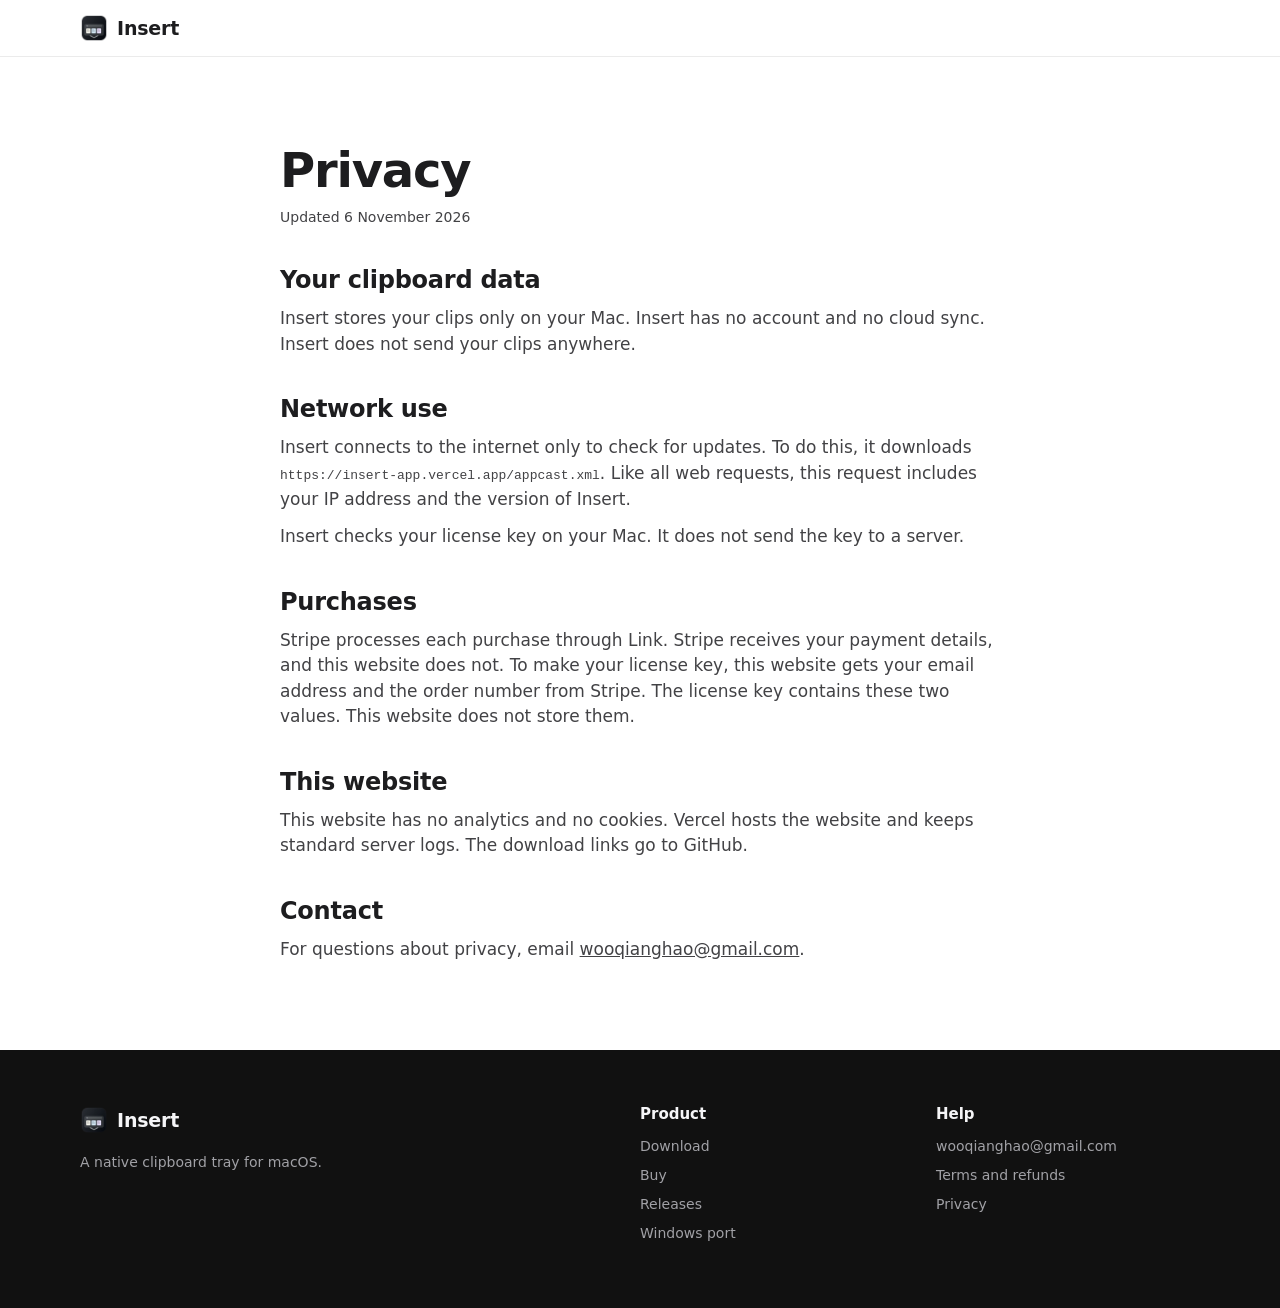
==== privacy.html @ 6e196d4b "Add the terms and privacy pages" ====
<!doctype html>
<html lang="en">
  <head>
    <meta charset="utf-8" />
    <meta name="viewport" content="width=device-width, initial-scale=1" />
    <meta name="color-scheme" content="light" />
    <meta name="theme-color" content="#ffffff" />
    <link rel="icon" type="image/png" sizes="32x32" href="/assets/favicon.png" />
    <link rel="apple-touch-icon" href="/assets/apple-touch-icon.png" />
    <link rel="stylesheet" href="/styles.css" />
    <title>Privacy - Insert</title>
    <meta name="description" content="What data Insert and this website use." />
  </head>
  <body>
    <header class="topbar">
      <div class="wrap topbar-row">
        <a class="brand" href="/">
          <img src="/assets/insert-icon.webp" alt="" width="28" height="28" />
          Insert
        </a>
      </div>
    </header>

    <main class="wrap legal">
      <h1>Privacy</h1>
      <p class="fineprint">Updated 6 November 2026</p>

      <h2>Your clipboard data</h2>
      <p>Insert stores your clips only on your Mac. Insert has no account and no cloud sync. Insert does not send your clips anywhere.</p>

      <h2>Network use</h2>
      <p>Insert connects to the internet only to check for updates. To do this, it downloads <code>https://insert-app.vercel.app/appcast.xml</code>. Like all web requests, this request includes your IP address and the version of Insert.</p>
      <p>Insert checks your license key on your Mac. It does not send the key to a server.</p>

      <h2>Purchases</h2>
      <p>Stripe processes each purchase through Link. Stripe receives your payment details, and this website does not. To make your license key, this website gets your email address and the order number from Stripe. The license key contains these two values. This website does not store them.</p>

      <h2>This website</h2>
      <p>This website has no analytics and no cookies. Vercel hosts the website and keeps standard server logs. The download links go to GitHub.</p>

      <h2>Contact</h2>
      <p>For questions about privacy, email <a href="mailto:wooqianghao@gmail.com">wooqianghao@gmail.com</a>.</p>
    </main>

    <footer class="footer">
      <div class="wrap footer-grid">
        <div class="footer-brand">
          <a class="brand" href="/">
            <img src="/assets/insert-icon.webp" alt="" width="28" height="28" loading="lazy" />
            Insert
          </a>
          <p>A native clipboard tray for macOS.</p>
        </div>
        <nav aria-labelledby="footer-product">
          <h2 id="footer-product">Product</h2>
          <ul>
            <li><a href="https://github.com/KenWuqianghao/insert-releases/releases/latest/download/Insert-Installer.dmg">Download</a></li>
            <li><a href="/buy">Buy</a></li>
            <li><a href="https://github.com/KenWuqianghao/insert-releases/releases">Releases</a></li>
            <li><a href="https://github.com/KenWuqianghao/insert-windows/releases/latest">Windows port</a></li>
          </ul>
        </nav>
        <nav aria-labelledby="footer-help">
          <h2 id="footer-help">Help</h2>
          <ul>
            <li><a href="mailto:wooqianghao@gmail.com">wooqianghao@gmail.com</a></li>
            <li><a href="/terms">Terms and refunds</a></li>
            <li><a href="/privacy">Privacy</a></li>
          </ul>
        </nav>
      </div>
    </footer>
  </body>
</html>
---- styles.css ----
:root {
  color-scheme: light;
  --ink: #1d1d1f;
  --muted: #6e6e73;
  --grey: #f5f5f7;
  --line: #d2d2d7;
  --blue: #0071e3;
  --blue-hover: #0066cc;
  --ring: #f0585f;
  --night: #000;
  --night-2: #1d1d1f;
  --night-ink: #f5f5f7;
  --night-muted: #a1a1a6;
  --t-text: #d69e1e;
  --t-link: #2f7fe0;
  --t-image: #e5484d;
  --t-color: #1f9e95;
  --t-files: #3ba4e6;
  --t-concealed: #8e8e93;
  --gutter: clamp(20px, 4vw, 40px);
  --font: system-ui, -apple-system, BlinkMacSystemFont, "SF Pro Text", "Segoe UI", Roboto, "Helvetica Neue", Arial, sans-serif;
}

* {
  box-sizing: border-box;
}

html {
  scroll-behavior: smooth;
  scroll-padding-top: 64px;
}

body {
  margin: 0;
  background: #fff;
  color: var(--ink);
  font-family: var(--font);
  font-size: 17px;
  line-height: 1.5;
  -webkit-font-smoothing: antialiased;
}

h1,
h2,
h3,
p,
ul,
ol {
  margin: 0;
}

h1,
h2,
h3 {
  text-wrap: balance;
}

p {
  text-wrap: pretty;
}

a {
  color: inherit;
}

img,
video {
  display: block;
  max-width: 100%;
}

:focus-visible {
  outline: 3px solid var(--blue);
  outline-offset: 3px;
  border-radius: 8px;
}

.wrap {
  width: min(1120px, 100% - 2 * var(--gutter));
  margin-inline: auto;
}

.visually-hidden {
  position: absolute;
  width: 1px;
  height: 1px;
  overflow: hidden;
  clip-path: inset(50%);
  white-space: nowrap;
}

kbd {
  display: inline-flex;
  align-items: center;
  justify-content: center;
  min-width: 1.75em;
  height: 1.6em;
  margin-inline: 0.1em;
  padding: 0 0.4em;
  border: 1px solid #d2d2d7;
  border-radius: 0.36em;
  background: linear-gradient(#fff, #f2f2f4);
  box-shadow: 0 1px 0 #c1c1c6, 0 1px 2px rgba(0, 0, 0, 0.06);
  color: var(--ink);
  font: 600 0.82em/1 var(--font);
  vertical-align: 0.08em;
  white-space: nowrap;
}

/* Header */

.topbar {
  position: sticky;
  top: 0;
  z-index: 10;
  border-bottom: 1px solid rgba(0, 0, 0, 0.08);
  background: rgba(255, 255, 255, 0.82);
  backdrop-filter: saturate(180%) blur(20px);
  -webkit-backdrop-filter: saturate(180%) blur(20px);
}

.topbar-row {
  display: flex;
  align-items: center;
  justify-content: space-between;
  gap: 16px;
  height: 56px;
}

.brand {
  display: inline-flex;
  align-items: center;
  gap: 9px;
  font-size: 19px;
  font-weight: 700;
  letter-spacing: -0.01em;
  text-decoration: none;
}

.brand img {
  border-radius: 7px;
}

.topbar nav {
  display: flex;
  align-items: center;
  gap: clamp(16px, 2.6vw, 30px);
  font-size: 14px;
}

.nav-link {
  color: #424245;
  text-decoration: none;
}

.nav-link:hover {
  color: var(--ink);
}

/* Buttons */

.actions {
  display: flex;
  flex-wrap: wrap;
  justify-content: center;
  gap: 12px;
}

.button {
  display: inline-flex;
  min-height: 46px;
  align-items: center;
  justify-content: center;
  padding: 0 24px;
  border: 1.5px solid transparent;
  border-radius: 999px;
  font-size: 17px;
  background: transparent;
  font-family: var(--font);
  font-weight: 600;
  text-decoration: none;
  cursor: pointer;
  transition: background-color 0.15s, color 0.15s, border-color 0.15s;
}

.button.primary {
  background: var(--blue);
  color: #fff;
}

.button.primary:hover {
  background: var(--blue-hover);
}

.button.outline {
  border-color: var(--blue);
  color: var(--blue);
}

.button.outline:hover {
  background: rgba(0, 113, 227, 0.06);
}

.button.small {
  min-height: 30px;
  padding: 0 14px;
  font-size: 14px;
}

/* Hero */

.hero {
  padding-top: clamp(48px, 6vw, 80px);
  padding-bottom: clamp(56px, 8vw, 104px);
}

.hero-copy {
  text-align: center;
}

h1 {
  max-width: 15ch;
  margin-inline: auto;
  font-size: clamp(38px, 5.4vw, 66px);
  font-weight: 700;
  line-height: 1.05;
  letter-spacing: -0.025em;
}

.sub {
  max-width: 36em;
  margin: 18px auto 0;
  color: var(--muted);
  text-wrap: balance;
  font-size: clamp(18px, 1.7vw, 21px);
  line-height: 1.45;
}

.hero .actions {
  margin-top: 30px;
}

.fineprint {
  margin-top: 16px;
  color: var(--muted);
  font-size: 14px;
}

.demo {
  margin-top: clamp(44px, 6vw, 72px);
}

/* Laptop frame. Sizes use container units so the frame scales as one piece. */

.laptop {
  container-type: inline-size;
  width: min(1040px, 100%);
  margin-inline: auto;
}

.laptop-lid {
  position: relative;
  width: 86cqw;
  margin-inline: auto;
  padding: 1.25cqw 1.25cqw 1.6cqw;
  border-radius: 2.6cqw 2.6cqw 0.5cqw 0.5cqw;
  background: #0b0b0c;
  box-shadow:
    0 0 0 0.2cqw #a9abb0,
    0 0 0 0.32cqw #d9dadd,
    inset 0 0 0 0.12cqw #2a2a2d;
}

.laptop-screen {
  overflow: hidden;
  aspect-ratio: 16 / 10;
  border-radius: 1.1cqw 1.1cqw 0 0;
  background: #f2d3b3;
}

.laptop-screen video {
  width: 100%;
  height: 100%;
  object-fit: cover;
}

.laptop-notch {
  position: absolute;
  top: 1.2cqw;
  left: 50%;
  width: 9.5cqw;
  height: 1.55cqw;
  border-radius: 0 0 0.9cqw 0.9cqw;
  background: #0b0b0c;
  transform: translateX(-50%);
}

.laptop-notch::after {
  content: "";
  position: absolute;
  top: 0.45cqw;
  left: 50%;
  width: 0.55cqw;
  height: 0.55cqw;
  border-radius: 50%;
  background: radial-gradient(circle at 35% 35%, #3b4a6b, #10141d 70%);
  transform: translateX(-50%);
}

.laptop-base {
  position: relative;
  height: 2cqw;
  border-radius: 0.2cqw 0.2cqw 1.8cqw 1.8cqw / 0.2cqw 0.2cqw 1.2cqw 1.2cqw;
  background: linear-gradient(#f1f1f3 0%, #d6d7da 32%, #b6b8bc 72%, #8e9095 100%);
  box-shadow:
    0 2.2cqw 3.4cqw -1cqw rgba(0, 0, 0, 0.32),
    0 0.6cqw 1cqw -0.2cqw rgba(0, 0, 0, 0.22);
}

.laptop-base::before {
  content: "";
  position: absolute;
  top: 0;
  left: 50%;
  width: 15cqw;
  height: 0.75cqw;
  border-radius: 0 0 0.9cqw 0.9cqw;
  background: linear-gradient(#a7a9ad, #cfd0d3);
  transform: translateX(-50%);
}

/* Demo steps */

.chapters {
  display: flex;
  align-items: center;
  justify-content: center;
  gap: 10px;
  max-width: 100%;
  margin-top: clamp(28px, 4vw, 44px);
}

.chapter-list {
  position: relative;
  display: flex;
  gap: 2px;
  min-width: 0;
  padding: 4px;
  overflow-x: auto;
  border-radius: 999px;
  background: #e8e8ed;
  list-style: none;
  scrollbar-width: none;
}

.chapter-list::-webkit-scrollbar {
  display: none;
}

.chapter-list button {
  display: inline-flex;
  align-items: center;
  gap: 8px;
  height: 38px;
  padding: 0 14px 0 6px;
  border: 0;
  border-radius: 999px;
  background: none;
  color: #424245;
  font: 500 14px/1 var(--font);
  white-space: nowrap;
  cursor: pointer;
  transition: background-color 0.2s, color 0.2s, box-shadow 0.2s;
}

/* The list scrolls and clips an outer outline. */
.chapter-list button:focus-visible {
  outline-offset: -3px;
}

.chapter-list button:hover {
  color: var(--ink);
}

.chapter-list button[aria-current] {
  background: #fff;
  color: var(--ink);
  box-shadow: 0 1px 3px rgba(0, 0, 0, 0.12), 0 0 0 0.5px rgba(0, 0, 0, 0.04);
}

.step-n {
  display: inline-grid;
  place-items: center;
  width: 26px;
  height: 26px;
  border-radius: 50%;
  background: rgba(0, 0, 0, 0.06);
  font-size: 13px;
  font-weight: 600;
}

.chapter-list button[aria-current] .step-n {
  background: var(--blue);
  color: #fff;
}

.chapter-list kbd {
  font-size: 12px;
}

.play-toggle {
  display: grid;
  flex: none;
  place-items: center;
  width: 46px;
  height: 46px;
  border: 0;
  border-radius: 50%;
  background: #e8e8ed;
  color: var(--ink);
  cursor: pointer;
}

.play-toggle:hover {
  background: #dcdce1;
}

.play-toggle svg {
  width: 16px;
  height: 16px;
  fill: currentColor;
}

.play-toggle .icon-play,
.play-toggle.paused .icon-pause {
  display: none;
}

.play-toggle.paused .icon-play {
  display: block;
}

/* Bands */

.band {
  padding-block: clamp(72px, 10vw, 128px);
}

.band.grey {
  background: var(--grey);
}

.section-head {
  text-align: center;
}

h2 {
  font-size: clamp(34px, 4.8vw, 56px);
  font-weight: 700;
  line-height: 1.08;
  letter-spacing: -0.022em;
}

/* Features */

.feature-grid {
  display: grid;
  grid-template-columns: repeat(2, minmax(0, 1fr));
  gap: 20px;
  margin-top: clamp(40px, 6vw, 64px);
}

.feature {
  display: flex;
  flex-direction: column;
  padding: clamp(20px, 2.6vw, 32px);
  padding-bottom: clamp(28px, 3.4vw, 40px);
  border-radius: 28px;
  background: #fff;
  text-align: center;
}

.feature.wide {
  grid-column: 1 / -1;
}

.feature h3 {
  margin-top: clamp(22px, 3vw, 32px);
  font-size: clamp(22px, 2.4vw, 30px);
  font-weight: 700;
  letter-spacing: -0.015em;
}

.feature > p {
  max-width: 34em;
  margin: 8px auto 0;
  color: var(--muted);
}

.feature-media {
  overflow: hidden;
  border-radius: 16px;
}

.shot {
  width: 100%;
  height: auto;
}

/* The tray screenshot is the full screen. This card shows only the tray at the bottom. */
.shot.tray-only {
  aspect-ratio: 1512 / 380;
  object-fit: cover;
  object-position: bottom;
}

.feature-note {
  margin-top: 36px;
  color: var(--muted);
  text-align: center;
}

/* Mock clip cards */

.scene {
  display: grid;
  place-items: end center;
  min-height: 280px;
  padding: 44px 0 0;
  overflow: hidden;
  border-radius: 16px;
  background:
    radial-gradient(120% 90% at 15% 0%, #ffd29a 0%, transparent 60%),
    radial-gradient(90% 80% at 100% 30%, #ff8a3d 0%, transparent 65%),
    linear-gradient(160deg, #ffb066, #f06a2a 70%, #d9481c);
}

.mini-tray {
  width: calc(100% - 24px);
  padding: 10px 12px 14px;
  border: 1px solid rgba(255, 255, 255, 0.55);
  border-bottom: 0;
  border-radius: 14px 14px 0 0;
  background: rgba(250, 247, 244, 0.78);
  backdrop-filter: blur(16px);
  -webkit-backdrop-filter: blur(16px);
  box-shadow: 0 -6px 24px rgba(120, 40, 0, 0.18);
}

.tray-bar {
  display: flex;
  align-items: center;
  gap: 6px;
  margin-bottom: 10px;
  font-size: 11px;
  font-weight: 500;
  white-space: nowrap;
}

.search-field {
  display: inline-flex;
  align-items: center;
  gap: 5px;
  flex: 1;
  max-width: 150px;
  height: 24px;
  padding: 0 8px;
  border-radius: 7px;
  background: rgba(0, 0, 0, 0.06);
  color: var(--ink);
}

.search-field svg {
  width: 11px;
  height: 11px;
  fill: none;
  stroke: var(--muted);
  stroke-width: 1.8;
  stroke-linecap: round;
}

.caret {
  width: 1px;
  height: 12px;
  margin-left: -3px;
  background: var(--blue);
  animation: blink 1.1s steps(1) infinite;
}

@keyframes blink {
  50% {
    opacity: 0;
  }
}

.chip,
.tab {
  display: inline-flex;
  align-items: center;
  gap: 5px;
  height: 24px;
  padding: 0 9px;
  border-radius: 7px;
  color: #424245;
}

.chip.on,
.tab.on {
  background: rgba(0, 0, 0, 0.08);
  color: var(--ink);
  font-weight: 600;
}

.tab i {
  width: 7px;
  height: 7px;
  border-radius: 50%;
  background: var(--dot);
}

.tray-key {
  margin-left: auto;
  font-size: 10px;
}

.clip-row {
  display: flex;
  justify-content: center;
  gap: 10px;
}

.clip {
  --tone: var(--t-text);
  position: relative;
  display: flex;
  flex: none;
  flex-direction: column;
  width: 140px;
  height: 168px;
  overflow: hidden;
  border-radius: 10px;
  background: #fff;
  box-shadow: 0 1px 2px rgba(0, 0, 0, 0.08), 0 4px 14px rgba(0, 0, 0, 0.08);
  text-align: left;
}

.t-text { --tone: var(--t-text); }
.t-link { --tone: var(--t-link); }
.t-image { --tone: var(--t-image); }
.t-color { --tone: var(--t-color); }
.t-files { --tone: var(--t-files); }
.t-concealed { --tone: var(--t-concealed); }

.clip-head {
  display: grid;
  padding: 6px 9px 7px;
  background: var(--tone);
  color: #fff;
  line-height: 1.2;
}

.clip-head b {
  font-size: 12px;
}

.clip-head span {
  font-size: 9.5px;
  opacity: 0.88;
}

.clip-body {
  flex: 1;
  min-height: 0;
  padding: 8px 9px;
  overflow: hidden;
  color: var(--ink);
  font-size: 10.5px;
  line-height: 1.35;
}

.clip-body.center {
  display: flex;
  flex-direction: column;
  align-items: center;
  justify-content: center;
  gap: 6px;
  text-align: center;
}

.clip-body small {
  font-size: 9.5px;
  font-weight: 600;
}

.clip-foot {
  padding: 0 9px 7px;
  color: var(--muted);
  font-size: 9px;
  text-align: center;
}

.doc {
  position: relative;
  width: 22px;
  height: 28px;
  border: 1px solid #d2d2d7;
  border-radius: 2px 7px 2px 2px;
  background: linear-gradient(#e5e5ea, #e5e5ea) 5px 9px / 11px 1.5px no-repeat,
    linear-gradient(#e5e5ea, #e5e5ea) 5px 13px / 11px 1.5px no-repeat,
    linear-gradient(#e5e5ea, #e5e5ea) 5px 17px / 7px 1.5px no-repeat, #fff;
}

.link-glyph {
  display: block;
  width: 14px;
  height: 8px;
  margin-bottom: 6px;
  border: 2px solid var(--t-link);
  border-radius: 5px;
  transform: rotate(-35deg);
}

.clip-body.swatch {
  display: grid;
  place-items: center;
  padding: 0;
  background: var(--swatch, #5b8def);
  color: #fff;
  font-size: 12px;
  font-weight: 700;
}

.clip-body.art {
  padding: 0;
  background:
    radial-gradient(circle at 68% 34%, #fbe8b8 0 11%, transparent 11.5%),
    linear-gradient(transparent 55%, #2e2557 55%) no-repeat,
    linear-gradient(#f6b98a, #e98a7d 55%, #4b3a7a);
  clip-path: inset(0);
  position: relative;
}

.clip-body.art::after {
  content: "";
  position: absolute;
  inset: 30% 0 0;
  background: #4b3a83;
  clip-path: polygon(0 75%, 28% 30%, 50% 60%, 74% 18%, 100% 55%, 100% 100%, 0 100%);
}

.clip-body.concealed {
  display: grid;
  place-items: center;
  background:
    repeating-linear-gradient(transparent 0 9px, rgba(0, 0, 0, 0.05) 9px 11px) 10px 10px / calc(100% - 20px) 50% no-repeat,
    #ececef;
}

.lock {
  position: relative;
  width: 40px;
  height: 40px;
  border-radius: 50%;
  background: #34c759;
  box-shadow: 0 2px 8px rgba(52, 199, 89, 0.4);
}

.lock::before {
  content: "";
  position: absolute;
  top: 8px;
  left: 14px;
  width: 8px;
  height: 9px;
  border: 2.5px solid #fff;
  border-bottom: 0;
  border-radius: 6px 6px 0 0;
}

.lock::after {
  content: "";
  position: absolute;
  top: 17px;
  left: 12px;
  width: 16px;
  height: 12px;
  border-radius: 2.5px;
  background: #fff;
}

.num {
  position: absolute;
  top: 6px;
  right: 6px;
  display: grid;
  place-items: center;
  width: 22px;
  height: 22px;
  border-radius: 6px;
  background: rgba(0, 0, 0, 0.32);
  color: #fff;
  font-size: 12px;
  font-weight: 700;
}

.clip.picked {
  outline: 2.5px solid var(--ring);
  outline-offset: 2px;
}

/* Keyboard band */

.band.dark {
  background: var(--night);
  color: var(--night-ink);
}

.dark .sub,
.dark .note {
  color: var(--night-muted);
}

.keycaps {
  display: flex;
  justify-content: center;
  gap: 14px;
  margin-bottom: 36px;
}

.keycaps span {
  display: grid;
  place-items: center;
  width: clamp(64px, 8vw, 88px);
  aspect-ratio: 1;
  border-radius: 16px;
  background: linear-gradient(#3a3a3d, #26262a);
  box-shadow:
    inset 0 1px 0 rgba(255, 255, 255, 0.14),
    inset 0 -3px 0 rgba(0, 0, 0, 0.35),
    0 6px 0 #0f0f11,
    0 14px 30px rgba(0, 0, 0, 0.6);
  color: #f5f5f7;
  font-size: clamp(26px, 3.2vw, 36px);
  font-weight: 500;
}

.table-wrap {
  max-width: 820px;
  margin: clamp(40px, 6vw, 64px) auto 0;
}

table {
  width: 100%;
  border-collapse: collapse;
  font-size: 16px;
}

th,
td {
  padding: 14px 0;
  border-bottom: 1px solid rgba(255, 255, 255, 0.12);
  text-align: left;
  vertical-align: middle;
}

th {
  color: var(--night-muted);
  font-size: 13px;
  font-weight: 600;
  letter-spacing: 0.02em;
  text-transform: uppercase;
}

td:first-child {
  width: 52%;
  padding-right: 20px;
}

td:last-child,
th:last-child {
  text-align: right;
}

td:last-child {
  color: var(--night-muted);
}

.cell-note {
  display: block;
  margin-top: 6px;
  font-size: 13px;
}

.dark kbd {
  height: 1.75em;
  min-width: 1.9em;
  border-color: #48484c;
  background: linear-gradient(#3a3a3d, #2a2a2e);
  box-shadow: inset 0 1px 0 rgba(255, 255, 255, 0.1), 0 2px 0 #0b0b0c;
  color: #f5f5f7;
}

.keys {
  white-space: nowrap;
}

.note {
  margin-top: 22px;
  text-align: center;
}

/* Privacy */

.privacy {
  overflow: hidden;
}

.shield {
  width: 64px;
  height: 72px;
  margin: 0 auto 24px;
  filter: drop-shadow(0 6px 14px rgba(40, 167, 69, 0.3));
}

.facts {
  display: grid;
  grid-template-columns: repeat(2, minmax(0, 1fr));
  gap: 14px 40px;
  max-width: 820px;
  margin: 40px auto 0;
  padding: 0;
  list-style: none;
}

.facts li {
  position: relative;
  padding-left: 32px;
  color: #424245;
}

.facts li::before {
  content: "";
  position: absolute;
  top: 2px;
  left: 0;
  width: 20px;
  height: 20px;
  border-radius: 50%;
  background:
    url("data:image/svg+xml,%3Csvg xmlns='http://www.w3.org/2000/svg' viewBox='0 0 20 20'%3E%3Cpath d='m6 10.3 2.7 2.7L14.2 7.5' fill='none' stroke='%23fff' stroke-width='2.2' stroke-linecap='round' stroke-linejoin='round'/%3E%3C/svg%3E")
    center / 20px no-repeat,
    #34c759;
}

.wall {
  display: grid;
  gap: 16px;
  margin-top: clamp(56px, 8vw, 88px);
  transform: rotate(-4deg) scale(1.06);
  -webkit-mask-image: linear-gradient(90deg, transparent, #000 12%, #000 88%, transparent);
  mask-image: linear-gradient(90deg, transparent, #000 12%, #000 88%, transparent);
}

.wall-row {
  display: flex;
  justify-content: center;
  gap: 16px;
}

.wall-row:nth-child(2) {
  transform: translateX(72px);
}

.wall .clip {
  width: 150px;
  height: 172px;
  border-radius: 12px;
}

.wall .clip-body {
  font-size: 12px;
}

/* Download */

.app-icon {
  width: 88px;
  height: 88px;
  margin: 0 auto 22px;
  border-radius: 20px;
  filter: drop-shadow(0 8px 18px rgba(0, 0, 0, 0.16));
}

.section-head .actions {
  margin-top: 30px;
}

.notes {
  display: grid;
  grid-template-columns: repeat(2, minmax(0, 1fr));
  gap: 20px;
  max-width: 1000px;
  margin: clamp(48px, 7vw, 72px) auto 0;
}

.note-card {
  min-width: 0;
  padding: 28px;
  border-radius: 22px;
  background: #fff;
}

.note-card h3 {
  font-size: 19px;
  font-weight: 700;
}

.note-card p {
  margin-top: 10px;
  color: var(--muted);
}

pre {
  margin: 14px 0 0;
  padding: 16px 18px;
  overflow-x: auto;
  border-radius: 12px;
  background: var(--night-2);
  color: #f5f5f7;
}

code {
  font-family: ui-monospace, "SF Mono", SFMono-Regular, Menlo, Consolas, monospace;
  font-size: 13px;
  line-height: 1.7;
}

/* Thanks page */

.thanks {
  min-height: calc(100vh - 56px);
}

.thanks:not([data-state="loading"]) [data-show="loading"],
.thanks:not([data-state="ready"]) [data-show="ready"],
.thanks:not([data-state="error"]) [data-show="error"] {
  display: none;
}

.thanks h1 {
  font-size: clamp(34px, 4.8vw, 56px);
}

.key-card {
  max-width: 640px;
  margin: 40px auto 0;
  padding: 28px;
  border-radius: 22px;
  background: #fff;
}

.key-card pre {
  margin: 0;
  white-space: pre-wrap;
  word-break: break-all;
}

.key-card .actions {
  justify-content: flex-start;
  margin-top: 16px;
}

.key-card p {
  margin-top: 16px;
  color: var(--muted);
  font-size: 15px;
}

.support {
  margin-top: 32px;
  color: var(--muted);
  font-size: 15px;
  text-align: center;
}

/* Terms and privacy */

.legal {
  max-width: 720px;
  padding-block: clamp(48px, 7vw, 88px);
}

.legal h1 {
  max-width: none;
  margin: 0;
  font-size: clamp(34px, 4.8vw, 48px);
}

.legal h2 {
  margin-top: 40px;
  font-size: 24px;
  letter-spacing: -0.01em;
}

.legal p,
.legal ul {
  margin-top: 12px;
  color: #424245;
}

.legal ul {
  padding-left: 1.2em;
}

.legal li + li {
  margin-top: 6px;
}

.legal .fineprint {
  margin-top: 12px;
}

/* Footer */

.footer {
  padding-block: 56px 64px;
  background: #111;
  color: var(--night-muted);
  font-size: 14px;
}

.footer-grid {
  display: grid;
  grid-template-columns: minmax(0, 2fr) repeat(2, minmax(0, 1fr));
  gap: 32px;
}

.footer .brand {
  color: #f5f5f7;
}

.footer-brand p {
  max-width: 28ch;
  margin-top: 12px;
}

.footer h2 {
  color: #f5f5f7;
  font-size: 15px;
  font-weight: 600;
  letter-spacing: 0;
}

.footer ul {
  display: grid;
  gap: 8px;
  margin-top: 14px;
  padding: 0;
  list-style: none;
}

.footer a:not(.brand) {
  text-decoration: none;
}

.footer a:not(.brand):hover {
  color: #f5f5f7;
}

/* Scroll-in motion */

@media (prefers-reduced-motion: no-preference) {
  .js .reveal {
    opacity: 0;
    transform: translateY(28px);
    transition: opacity 0.7s ease, transform 0.7s cubic-bezier(0.2, 0.7, 0.2, 1);
  }

  .js .reveal.in {
    opacity: 1;
    transform: none;
  }
}

@media (prefers-reduced-motion: reduce) {
  html {
    scroll-behavior: auto;
  }

  .caret {
    animation: none;
  }
}

/* Small screens */

@media (max-width: 820px) {
  .feature-grid,
  .facts,
  .notes {
    grid-template-columns: minmax(0, 1fr);
  }

  .footer-grid {
    grid-template-columns: repeat(2, minmax(0, 1fr));
  }

  .footer-brand {
    grid-column: 1 / -1;
  }
}

@media (max-width: 640px) {
  .nav-link {
    display: none;
  }

  .nav-link[href="/buy"] {
    display: inline;
  }

  .feature,
  .note-card {
    border-radius: 22px;
  }

  .note-card {
    padding: 22px;
  }

  .scene {
    min-height: 240px;
  }

  .clip-row {
    justify-content: flex-start;
  }

  .chapter-list kbd {
    display: none;
  }

  .chapter-list button {
    padding-right: 12px;
  }

  .wall .clip {
    width: 124px;
    height: 148px;
  }

  .wall-row:nth-child(2) {
    transform: translateX(56px);
  }

  td:first-child {
    width: auto;
  }

  td:last-child {
    white-space: nowrap;
  }

  .cell-note {
    white-space: normal;
  }
}
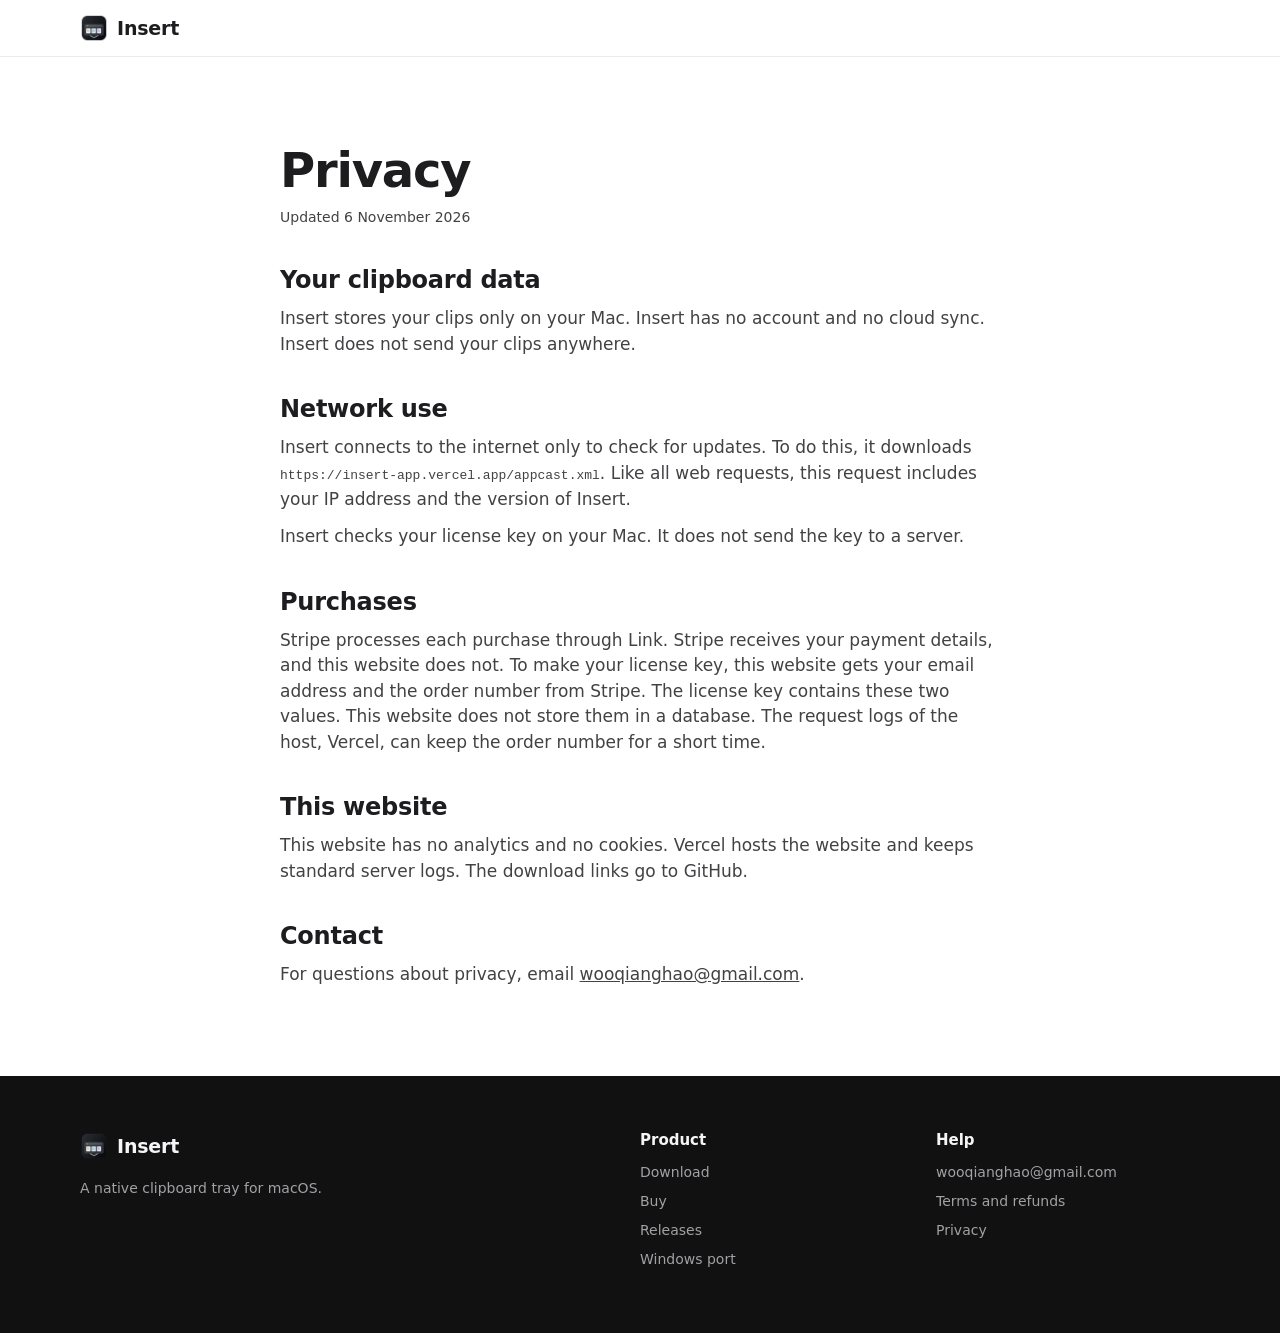
==== commit 04b27fa1: "Time out the Stripe request, and fix the first-open, receipt, and log wording" ====
--- a/privacy.html
+++ b/privacy.html
@@ -33,7 +33,7 @@
       <p>Insert checks your license key on your Mac. It does not send the key to a server.</p>
 
       <h2>Purchases</h2>
-      <p>Stripe processes each purchase through Link. Stripe receives your payment details, and this website does not. To make your license key, this website gets your email address and the order number from Stripe. The license key contains these two values. This website does not store them.</p>
+      <p>Stripe processes each purchase through Link. Stripe receives your payment details, and this website does not. To make your license key, this website gets your email address and the order number from Stripe. The license key contains these two values. This website does not store them in a database. The request logs of the host, Vercel, can keep the order number for a short time.</p>
 
       <h2>This website</h2>
       <p>This website has no analytics and no cookies. Vercel hosts the website and keeps standard server logs. The download links go to GitHub.</p>
